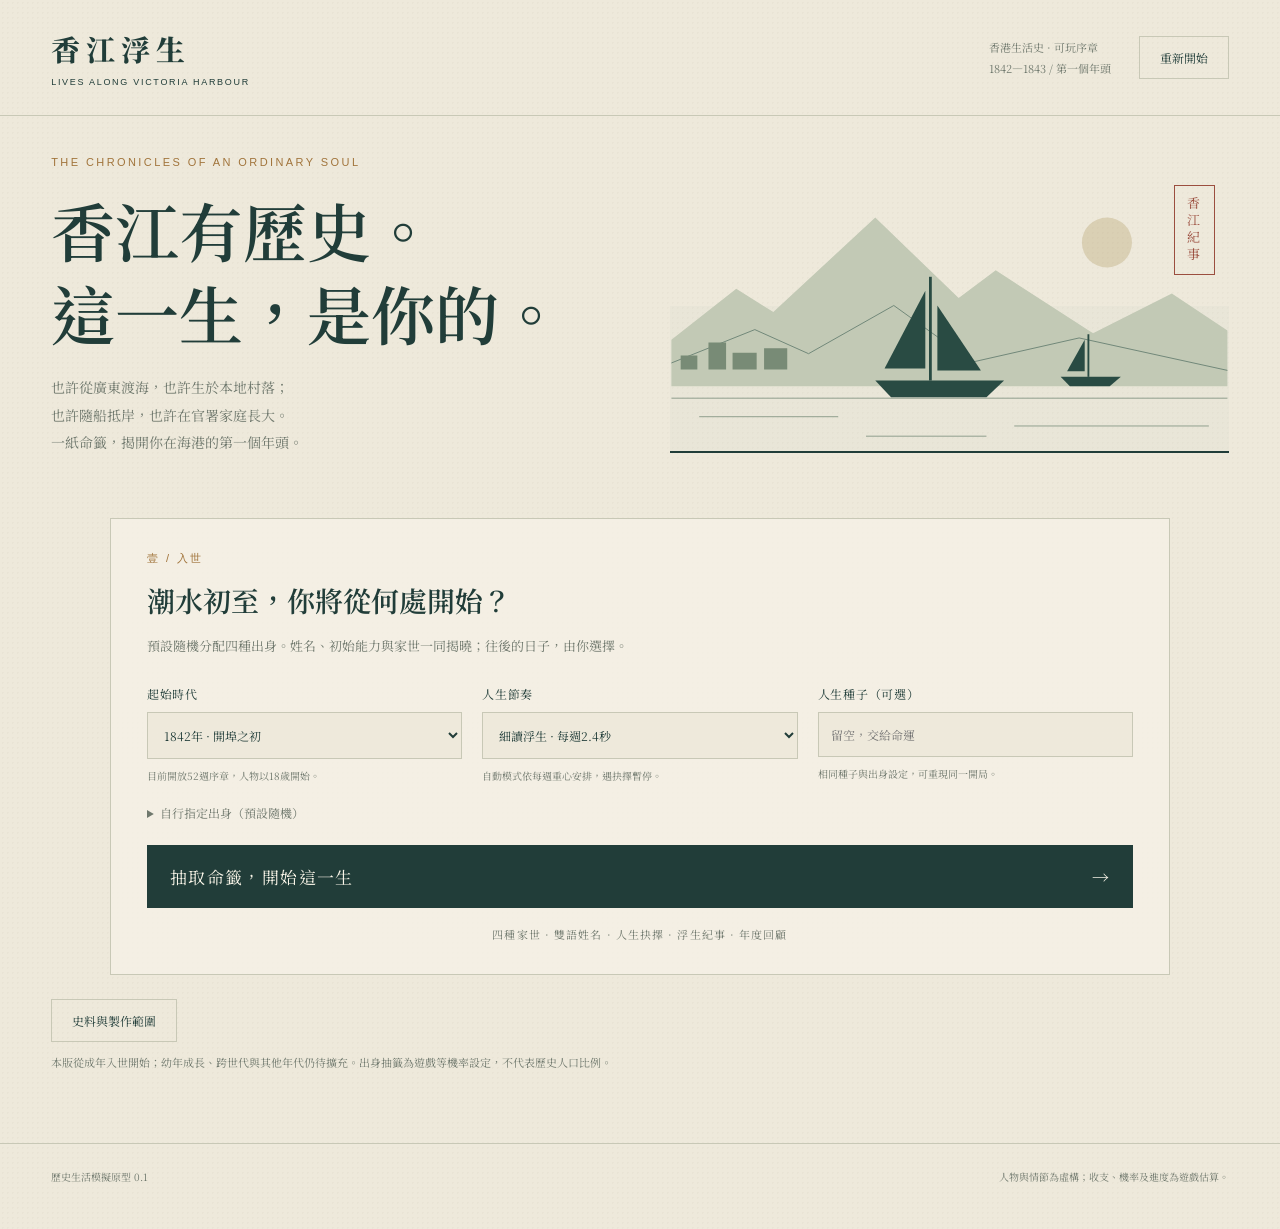
==== harbour-lives/index.html @ 75ef0c8f "Publish Harbour Lives game in a separate GitHub Pages directory" ====
<!doctype html><html lang="zh-Hant"><head><meta charset="utf-8"><meta name="viewport" content="width=device-width,initial-scale=1"><title>香江浮生 · Lives Along Victoria Harbour</title><link rel="stylesheet" href="style.css"></head><body><header><a href="#" class="brand">香江浮生<span>LIVES ALONG VICTORIA HARBOUR</span></a><div class="edition">香港生活史 · 可玩序章<br>1842—1843 / 第一個年頭</div><button id="newGame" class="quiet">重新開始</button></header><main id="app"></main><dialog id="modal"><div id="modalBody"></div><button id="closeModal">返回街頭</button></dialog><footer>歷史生活模擬原型 0.1 <span>人物與情節為虛構；收支、機率及進度為遊戲估算。</span></footer><script src="game.js"></script><script src="onboarding.js"></script></body></html>
---- harbour-lives/style.css ----
@import url('https://fonts.googleapis.com/css2?family=Noto+Serif+TC:wght@400;600;800&display=swap');
.setup{border:1px solid #c8c8b6;background:#f8f4e9aa;padding:32px 36px;max-width:1060px;margin:0 auto}.setup-title h2{margin:14px 0 10px;font-size:28px}.setup-title p{font-size:13px;color:#6f786d;margin-bottom:26px}.setup-fields{display:grid;grid-template-columns:1fr 1fr 1fr;gap:20px}label{display:block;font-size:12px;letter-spacing:.06em}select,input{display:block;width:100%;font:inherit;color:#213d39;background:#eee9db;border:1px solid #c8c8b6;border-radius:0;padding:13px 12px;margin-top:10px;min-width:0}label small{display:block;font-size:10px;line-height:1.7;letter-spacing:0;color:#6f786d;margin-top:8px}.origin-settings{margin:20px 0;font-size:12px;color:#6f786d}.origin-settings summary{cursor:pointer}.origin-settings select{max-width:350px}.birth-button{width:100%;text-align:left;padding:18px 22px;font-size:17px;margin-top:4px;letter-spacing:.08em}.birth-button span{float:right}.setup-caption{text-align:center;font-size:11px;letter-spacing:.1em;color:#6f786d;margin-top:18px}.opening-hero{margin-bottom:35px}.life-controls{border-top:1px solid #c8c8b6;padding:16px 0 20px;display:grid;grid-template-columns:1fr auto;gap:12px 28px;margin-bottom:10px}.focus-field{max-width:420px}.focus-field select{margin-top:7px}.time-controls{display:flex;align-items:end;gap:10px}.time-controls select{width:auto}.time-controls button{white-space:nowrap;height:46px}.seed-line{grid-column:1/-1;color:#6f786d;font:10px Arial;line-height:1.7;overflow-wrap:anywhere}.sr-only{position:absolute;width:1px;height:1px;padding:0;margin:-1px;overflow:hidden;clip:rect(0,0,0,0);white-space:nowrap;border:0}button:focus-visible,input:focus-visible,select:focus-visible,summary:focus-visible{outline:2px solid #a1743b;outline-offset:4px}@media(max-width:800px){.setup{padding:24px}.setup-fields{grid-template-columns:1fr}.setup-title h2{font-size:23px}.life-controls{grid-template-columns:1fr}.time-controls{justify-content:space-between}.time-controls select{flex:1}.setup-caption{line-height:2}.opening-hero h1{font-size:40px}}
:root{--ink:#213d39;--paper:#eee9db;--muted:#6f786d;--line:#c8c8b6;--gold:#a1743b;--red:#9b4e3f}*{box-sizing:border-box}body{margin:0;background:var(--paper);color:var(--ink);font-family:Georgia,'Noto Serif TC',serif;background-image:radial-gradient(#8e8a6a0d 1px,transparent 1px);background-size:5px 5px}header{max-width:1400px;margin:auto;padding:28px 4%;display:flex;align-items:center;border-bottom:1px solid var(--line);gap:28px}.brand{font-size:29px;font-weight:800;letter-spacing:.2em;color:inherit;text-decoration:none}.brand span{display:block;font:9px Arial;letter-spacing:.19em;margin-top:8px}.edition{font-size:11px;line-height:1.9;color:var(--muted);margin-left:auto}button{font:inherit;cursor:pointer;border:1px solid var(--ink);background:var(--ink);color:#faf6e9;padding:12px 20px;transition:.2s}button:hover{filter:brightness(1.15);transform:translateY(-1px)}button:disabled{opacity:.4;cursor:not-allowed;transform:none}.quiet{background:transparent;color:var(--ink);border-color:var(--line);font-size:12px}main{max-width:1400px;margin:auto;padding:40px 4%}.eyebrow{font:11px Arial;letter-spacing:.22em;color:var(--gold);text-transform:uppercase}h1{font-size:clamp(40px,5vw,72px);font-weight:600;line-height:1.3;margin:20px 0}h2{font-size:25px;font-weight:600;margin:10px 0 20px}h3{font-weight:600}p{line-height:1.95}.hero{display:grid;grid-template-columns:1fr 1fr;gap:60px;align-items:center;margin-bottom:48px}.hero p{max-width:510px;color:var(--muted);font-size:14px}.harbour{position:relative;height:280px;overflow:hidden;border-bottom:2px solid var(--ink);background:linear-gradient(transparent 48%,#cad2c524 48%)}.harbour svg{width:100%;height:100%}.stamp{position:absolute;right:14px;top:12px;border:1px solid var(--red);color:var(--red);padding:10px;writing-mode:vertical-rl;letter-spacing:.3em;font-size:13px}.sectionbar{display:flex;justify-content:space-between;align-items:center;border-top:1px solid var(--ink);padding:18px 0;font-size:12px;letter-spacing:.1em}.origins{display:grid;grid-template-columns:repeat(4,1fr);gap:16px}.origin{padding:24px;border:1px solid var(--line);background:#f7f3e655;cursor:pointer;text-align:left;color:var(--ink);min-height:265px}.origin:hover{border-color:var(--gold);background:#f9f5e8}.number{font:12px Arial;color:var(--gold)}.origin h3{font-size:20px;margin:32px 0 10px}.origin p{font-size:12px;color:var(--muted);min-height:70px}.origin small{font-size:11px}.intro-bottom{display:flex;gap:12px;margin-top:24px}.game-head{display:flex;justify-content:space-between;align-items:end;gap:20px;margin-bottom:28px}.game-head h1{font-size:38px;margin:10px 0}.game-head p{font-size:12px;margin:0;color:var(--muted)}.date{text-align:right;font-size:27px}.date small{font-size:11px;color:var(--muted);display:block;margin-top:7px}.layout{display:grid;grid-template-columns:245px 1fr 280px;gap:28px}.panel{border-top:2px solid var(--ink);padding-top:18px}.panel-label{font-size:11px;letter-spacing:.15em;color:var(--muted);margin-bottom:20px}.stat{margin:17px 0;font-size:12px}.stat div{display:flex;justify-content:space-between;margin-bottom:9px}progress{width:100%;height:4px;border:0;display:block;accent-color:var(--ink)}progress::-webkit-progress-bar{background:#d7d7c8}progress::-webkit-progress-value{background:var(--ink)}.money{font-size:35px;margin:7px 0}.subtle{font-size:11px;color:var(--muted);line-height:1.8}.tabs{display:flex;border-bottom:1px solid var(--line);margin-bottom:24px;gap:24px}.tabs button{background:none;color:var(--muted);padding:10px 0;border:0;border-bottom:2px solid transparent;font-size:13px}.tabs button.active{color:var(--ink);border-bottom-color:var(--ink)}.scene{padding:20px 24px;background:#d8ddcd66;border-left:3px solid var(--gold);margin-bottom:24px}.scene h3{margin:0 0 10px;font-size:20px}.scene p{font-size:13px;margin:0}.actions{display:grid;grid-template-columns:1fr 1fr;gap:12px}.action{color:var(--ink);border-color:var(--line);background:#f6f1e655;text-align:left;padding:17px}.action strong{display:block;font-size:15px;font-weight:600;margin-bottom:7px}.action small{font-size:11px;color:var(--muted);line-height:1.7;display:block}.turn{display:flex;align-items:center;justify-content:space-between;margin-top:24px;border-top:1px solid var(--line);padding-top:18px}.turn span{font-size:11px;color:var(--muted)}.log{border-bottom:1px solid var(--line);padding:13px 0;font-size:12px;line-height:1.8}.log small{display:block;color:var(--gold);font-size:10px}.ledger{display:flex;justify-content:space-between;border-bottom:1px solid var(--line);padding:13px 0;font-size:13px}.job{padding:20px;border:1px solid var(--line);margin:12px 0}.job p{font-size:12px}.badge{font-size:10px;background:#d4dacb;padding:4px 8px}.notice{font-size:12px;color:var(--red);line-height:1.8}dialog{max-width:600px;width:90%;background:var(--paper);color:var(--ink);border:1px solid var(--gold);padding:32px;max-height:85vh}dialog::backdrop{background:#172d2bd9}dialog p,dialog li{font-size:13px;line-height:1.9}dialog a{color:var(--gold)}.choices{display:grid;gap:12px;margin:24px 0}.choices button{text-align:left}footer{max-width:1400px;margin:20px auto;padding:25px 4%;font-size:10px;color:var(--muted);border-top:1px solid var(--line);display:flex;justify-content:space-between;gap:20px}@media(max-width:1050px){.layout{grid-template-columns:200px 1fr}.journal{grid-column:1/-1}.origins{grid-template-columns:1fr 1fr}}@media(max-width:650px){header{padding:20px}.edition{display:none}.brand{font-size:23px}header button{margin-left:auto}main{padding:25px 20px}.hero{grid-template-columns:1fr;gap:10px;margin-bottom:25px}.harbour{height:160px}.origins{gap:10px}.origin{padding:16px;min-height:230px}.origin h3{font-size:16px;margin-top:20px}.layout{grid-template-columns:1fr}.sidebar{display:grid;grid-template-columns:1fr 1fr;gap:0 25px}.sidebar .panel-label,.sidebar .money,.sidebar .subtle,.sidebar button{grid-column:1/-1}.game-head{align-items:start}.game-head h1{font-size:27px}.date{font-size:20px;min-width:100px}.tabs{gap:18px}.action{padding:13px}.turn{gap:10px}footer{display:block;line-height:2}footer span{display:block}}
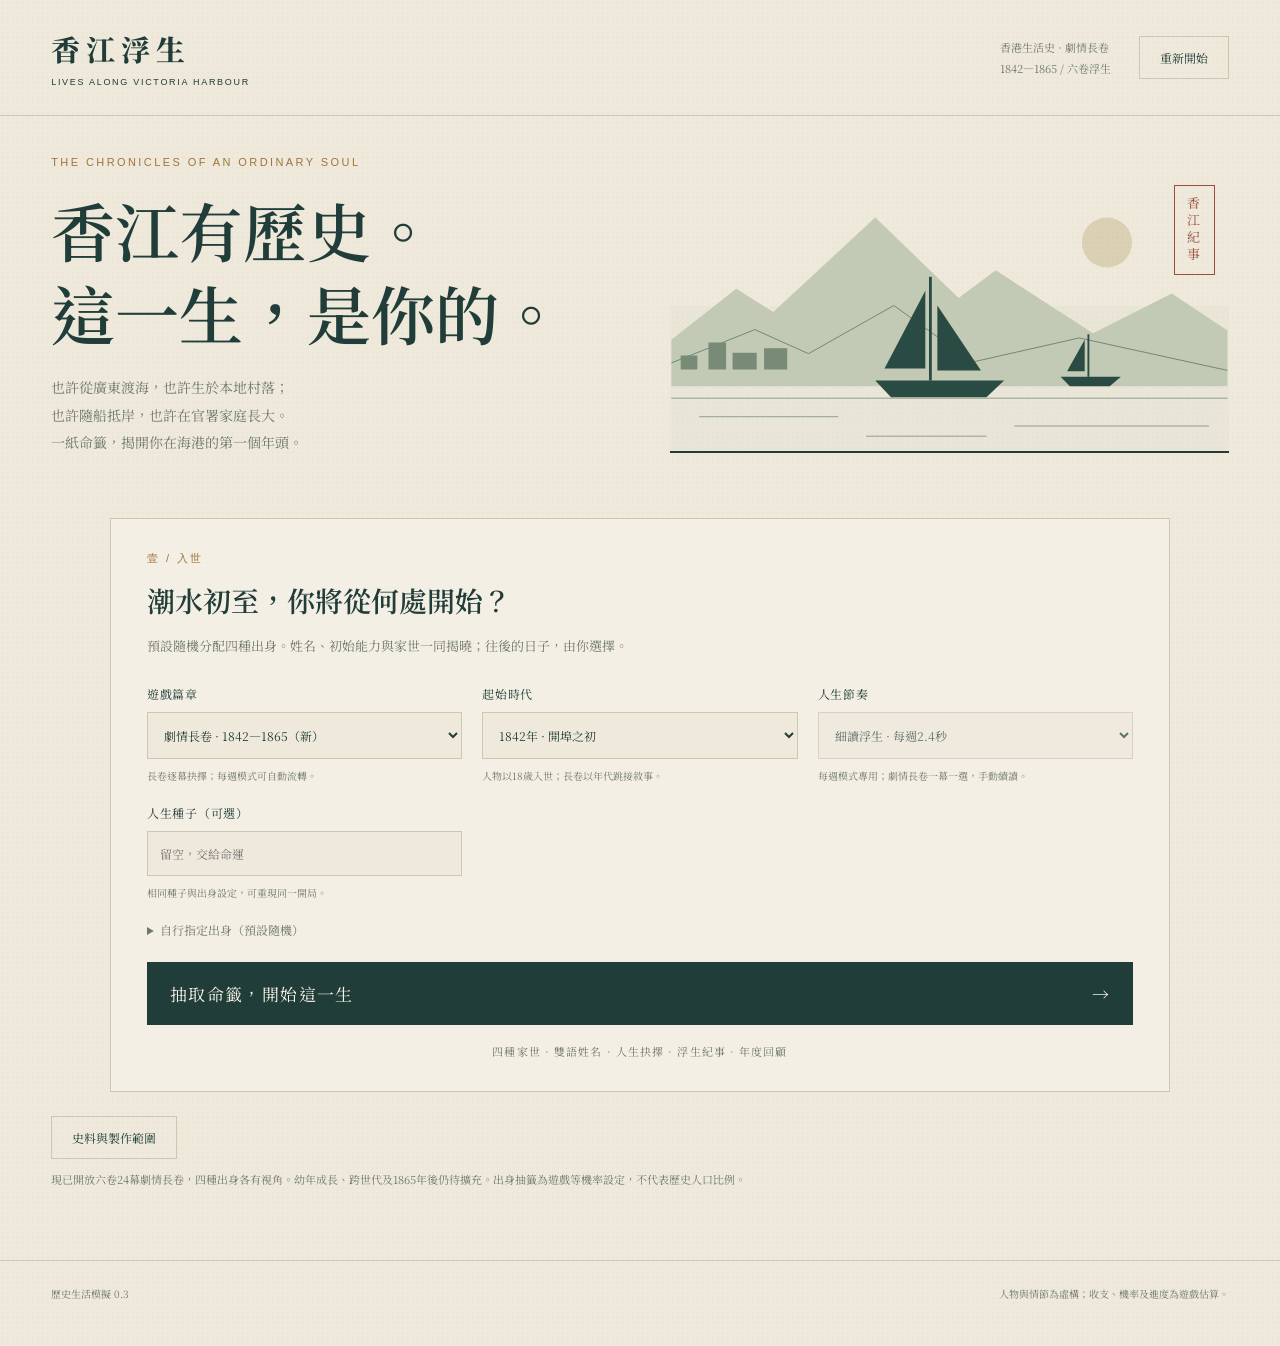
==== commit e6339b49: "Add six-volume 1842–1865 narrative, four origin viewpoints, source notes and full scripts" ====
--- a/harbour-lives/index.html
+++ b/harbour-lives/index.html
@@ -1,2 +1,2 @@
-<!doctype html><html lang="zh-Hant"><head><meta charset="utf-8"><meta name="viewport" content="width=device-width,initial-scale=1"><title>香江浮生 · Lives Along Victoria Harbour</title><link rel="stylesheet" href="style.css"></head><body><header><a href="#" class="brand">香江浮生<span>LIVES ALONG VICTORIA HARBOUR</span></a><div class="edition">香港生活史 · 可玩序章<br>1842—1843 / 第一個年頭</div><button id="newGame" class="quiet">重新開始</button></header><main id="app"></main><dialog id="modal"><div id="modalBody"></div><button id="closeModal">返回街頭</button></dialog><footer>歷史生活模擬原型 0.1 <span>人物與情節為虛構；收支、機率及進度為遊戲估算。</span></footer><script src="game.js"></script><script src="onboarding.js"></script></body></html>
+<!doctype html><html lang="zh-Hant"><head><meta charset="utf-8"><meta name="viewport" content="width=device-width,initial-scale=1"><title>香江浮生 · Lives Along Victoria Harbour</title><link rel="stylesheet" href="style.css"></head><body><header><a href="#" class="brand">香江浮生<span>LIVES ALONG VICTORIA HARBOUR</span></a><div class="edition">香港生活史 · 劇情長卷<br>1842—1865 / 六卷浮生</div><button id="newGame" class="quiet">重新開始</button></header><main id="app"></main><dialog id="modal"><div id="modalBody"></div><button id="closeModal">返回街頭</button></dialog><footer>歷史生活模擬 0.3 <span>人物與情節為虛構；收支、機率及進度為遊戲估算。</span></footer><script src="game.js"></script><script src="story-data.js"></script><script src="chronicle.js"></script><script src="onboarding.js"></script></body></html>
 
--- a/harbour-lives/style.css
+++ b/harbour-lives/style.css
@@ -1,3 +1,4 @@
 @import url('https://fonts.googleapis.com/css2?family=Noto+Serif+TC:wght@400;600;800&display=swap');
+.story-layout{display:grid;grid-template-columns:235px minmax(0,760px);gap:55px;justify-content:center}.story-progress{display:grid;grid-template-columns:repeat(6,1fr);border-top:1px solid #c8c8b6;border-bottom:1px solid #c8c8b6;margin:28px 0 36px}.story-progress span{font-size:12px;padding:14px 8px;color:#838a7b;text-align:center;border-bottom:2px solid transparent}.story-progress small{display:block;font:10px Georgia;margin-top:5px}.story-progress .current{color:#213d39;background:#dadfcf88;border-bottom-color:#a1743b}.story-progress .complete{color:#a1743b}.story-page h2{font-size:36px;margin:18px 0 22px}.story-page>p{font-size:16px;line-height:2.2}.chapter-intro{color:#7d765f;font-size:13px!important;border-bottom:1px solid #c8c8b6;padding-bottom:20px}.origin-voice{border-left:2px solid #a1743b;padding:12px 20px;background:#f7f3e766;margin:24px 0}.origin-voice span{font-size:11px;color:#a1743b;letter-spacing:.1em}.origin-voice p{font-size:14px;line-height:2;margin:10px 0}.story-page blockquote{margin:30px 0;font-size:21px;line-height:1.9;color:#426054}.story-page cite{display:block;text-align:right;font-style:normal;font-size:12px;color:#6f786d}.story-choices{display:grid;gap:12px}.story-choices button{display:flex;align-items:center;gap:18px;text-align:left;background:#f7f3e7;color:#213d39;border:1px solid #c8c8b6;padding:19px}.story-choices button div{flex:1}.story-choices strong{display:block;font-size:16px;font-weight:600}.story-choices small{display:block;font-size:11px;color:#6f786d;margin-top:9px;line-height:1.8}.story-facts{margin-top:32px;padding:18px 0;border-top:1px solid #c8c8b6;font-size:12px;color:#6f786d}.story-facts summary{cursor:pointer}.story-facts p{font-size:12px;line-height:1.9}.story-facts a{color:#80603b}.story-echo{margin:20px 0;border-top:1px dotted #a1743b;padding:14px 0;color:#746344}.story-echo strong{font-size:11px;letter-spacing:.15em}.story-echo p{font-size:13px;line-height:1.9}.story-result{padding:24px;background:#dce3d1;border-left:3px solid #426054;margin:28px 0}.story-result p{font-size:15px;line-height:2}.story-result small{font-size:11px;color:#6f786d}.story-tools{display:grid;gap:9px;margin-top:25px}.story-ending{max-width:760px;margin:20px auto 60px}.story-ending>p{font-size:16px;line-height:2.2}.story-ending h2{font-size:20px}.story-ending h1{margin-bottom:30px}@media(min-width:1000px){.setup-fields{grid-template-columns:1fr 1fr}.setup{max-width:1060px}}@media(max-width:750px){.story-layout{grid-template-columns:1fr;gap:28px}.story-layout>aside{display:grid;grid-template-columns:1fr 1fr;gap:0 20px}.story-layout>aside>.panel-label,.story-layout>aside>.subtle,.story-layout>aside>.money,.story-tools{grid-column:1/-1}.story-tools{display:flex;flex-wrap:wrap;margin:10px 0}.story-tools button{padding:9px 12px}.story-progress{grid-template-columns:repeat(3,1fr)}.story-page h2{font-size:29px}.story-page>p{font-size:15px}.story-page blockquote{font-size:19px}.story-choices button{padding:15px;gap:12px}}
 .setup{border:1px solid #c8c8b6;background:#f8f4e9aa;padding:32px 36px;max-width:1060px;margin:0 auto}.setup-title h2{margin:14px 0 10px;font-size:28px}.setup-title p{font-size:13px;color:#6f786d;margin-bottom:26px}.setup-fields{display:grid;grid-template-columns:1fr 1fr 1fr;gap:20px}label{display:block;font-size:12px;letter-spacing:.06em}select,input{display:block;width:100%;font:inherit;color:#213d39;background:#eee9db;border:1px solid #c8c8b6;border-radius:0;padding:13px 12px;margin-top:10px;min-width:0}label small{display:block;font-size:10px;line-height:1.7;letter-spacing:0;color:#6f786d;margin-top:8px}.origin-settings{margin:20px 0;font-size:12px;color:#6f786d}.origin-settings summary{cursor:pointer}.origin-settings select{max-width:350px}.birth-button{width:100%;text-align:left;padding:18px 22px;font-size:17px;margin-top:4px;letter-spacing:.08em}.birth-button span{float:right}.setup-caption{text-align:center;font-size:11px;letter-spacing:.1em;color:#6f786d;margin-top:18px}.opening-hero{margin-bottom:35px}.life-controls{border-top:1px solid #c8c8b6;padding:16px 0 20px;display:grid;grid-template-columns:1fr auto;gap:12px 28px;margin-bottom:10px}.focus-field{max-width:420px}.focus-field select{margin-top:7px}.time-controls{display:flex;align-items:end;gap:10px}.time-controls select{width:auto}.time-controls button{white-space:nowrap;height:46px}.seed-line{grid-column:1/-1;color:#6f786d;font:10px Arial;line-height:1.7;overflow-wrap:anywhere}.sr-only{position:absolute;width:1px;height:1px;padding:0;margin:-1px;overflow:hidden;clip:rect(0,0,0,0);white-space:nowrap;border:0}button:focus-visible,input:focus-visible,select:focus-visible,summary:focus-visible{outline:2px solid #a1743b;outline-offset:4px}@media(max-width:800px){.setup{padding:24px}.setup-fields{grid-template-columns:1fr}.setup-title h2{font-size:23px}.life-controls{grid-template-columns:1fr}.time-controls{justify-content:space-between}.time-controls select{flex:1}.setup-caption{line-height:2}.opening-hero h1{font-size:40px}}
 :root{--ink:#213d39;--paper:#eee9db;--muted:#6f786d;--line:#c8c8b6;--gold:#a1743b;--red:#9b4e3f}*{box-sizing:border-box}body{margin:0;background:var(--paper);color:var(--ink);font-family:Georgia,'Noto Serif TC',serif;background-image:radial-gradient(#8e8a6a0d 1px,transparent 1px);background-size:5px 5px}header{max-width:1400px;margin:auto;padding:28px 4%;display:flex;align-items:center;border-bottom:1px solid var(--line);gap:28px}.brand{font-size:29px;font-weight:800;letter-spacing:.2em;color:inherit;text-decoration:none}.brand span{display:block;font:9px Arial;letter-spacing:.19em;margin-top:8px}.edition{font-size:11px;line-height:1.9;color:var(--muted);margin-left:auto}button{font:inherit;cursor:pointer;border:1px solid var(--ink);background:var(--ink);color:#faf6e9;padding:12px 20px;transition:.2s}button:hover{filter:brightness(1.15);transform:translateY(-1px)}button:disabled{opacity:.4;cursor:not-allowed;transform:none}.quiet{background:transparent;color:var(--ink);border-color:var(--line);font-size:12px}main{max-width:1400px;margin:auto;padding:40px 4%}.eyebrow{font:11px Arial;letter-spacing:.22em;color:var(--gold);text-transform:uppercase}h1{font-size:clamp(40px,5vw,72px);font-weight:600;line-height:1.3;margin:20px 0}h2{font-size:25px;font-weight:600;margin:10px 0 20px}h3{font-weight:600}p{line-height:1.95}.hero{display:grid;grid-template-columns:1fr 1fr;gap:60px;align-items:center;margin-bottom:48px}.hero p{max-width:510px;color:var(--muted);font-size:14px}.harbour{position:relative;height:280px;overflow:hidden;border-bottom:2px solid var(--ink);background:linear-gradient(transparent 48%,#cad2c524 48%)}.harbour svg{width:100%;height:100%}.stamp{position:absolute;right:14px;top:12px;border:1px solid var(--red);color:var(--red);padding:10px;writing-mode:vertical-rl;letter-spacing:.3em;font-size:13px}.sectionbar{display:flex;justify-content:space-between;align-items:center;border-top:1px solid var(--ink);padding:18px 0;font-size:12px;letter-spacing:.1em}.origins{display:grid;grid-template-columns:repeat(4,1fr);gap:16px}.origin{padding:24px;border:1px solid var(--line);background:#f7f3e655;cursor:pointer;text-align:left;color:var(--ink);min-height:265px}.origin:hover{border-color:var(--gold);background:#f9f5e8}.number{font:12px Arial;color:var(--gold)}.origin h3{font-size:20px;margin:32px 0 10px}.origin p{font-size:12px;color:var(--muted);min-height:70px}.origin small{font-size:11px}.intro-bottom{display:flex;gap:12px;margin-top:24px}.game-head{display:flex;justify-content:space-between;align-items:end;gap:20px;margin-bottom:28px}.game-head h1{font-size:38px;margin:10px 0}.game-head p{font-size:12px;margin:0;color:var(--muted)}.date{text-align:right;font-size:27px}.date small{font-size:11px;color:var(--muted);display:block;margin-top:7px}.layout{display:grid;grid-template-columns:245px 1fr 280px;gap:28px}.panel{border-top:2px solid var(--ink);padding-top:18px}.panel-label{font-size:11px;letter-spacing:.15em;color:var(--muted);margin-bottom:20px}.stat{margin:17px 0;font-size:12px}.stat div{display:flex;justify-content:space-between;margin-bottom:9px}progress{width:100%;height:4px;border:0;display:block;accent-color:var(--ink)}progress::-webkit-progress-bar{background:#d7d7c8}progress::-webkit-progress-value{background:var(--ink)}.money{font-size:35px;margin:7px 0}.subtle{font-size:11px;color:var(--muted);line-height:1.8}.tabs{display:flex;border-bottom:1px solid var(--line);margin-bottom:24px;gap:24px}.tabs button{background:none;color:var(--muted);padding:10px 0;border:0;border-bottom:2px solid transparent;font-size:13px}.tabs button.active{color:var(--ink);border-bottom-color:var(--ink)}.scene{padding:20px 24px;background:#d8ddcd66;border-left:3px solid var(--gold);margin-bottom:24px}.scene h3{margin:0 0 10px;font-size:20px}.scene p{font-size:13px;margin:0}.actions{display:grid;grid-template-columns:1fr 1fr;gap:12px}.action{color:var(--ink);border-color:var(--line);background:#f6f1e655;text-align:left;padding:17px}.action strong{display:block;font-size:15px;font-weight:600;margin-bottom:7px}.action small{font-size:11px;color:var(--muted);line-height:1.7;display:block}.turn{display:flex;align-items:center;justify-content:space-between;margin-top:24px;border-top:1px solid var(--line);padding-top:18px}.turn span{font-size:11px;color:var(--muted)}.log{border-bottom:1px solid var(--line);padding:13px 0;font-size:12px;line-height:1.8}.log small{display:block;color:var(--gold);font-size:10px}.ledger{display:flex;justify-content:space-between;border-bottom:1px solid var(--line);padding:13px 0;font-size:13px}.job{padding:20px;border:1px solid var(--line);margin:12px 0}.job p{font-size:12px}.badge{font-size:10px;background:#d4dacb;padding:4px 8px}.notice{font-size:12px;color:var(--red);line-height:1.8}dialog{max-width:600px;width:90%;background:var(--paper);color:var(--ink);border:1px solid var(--gold);padding:32px;max-height:85vh}dialog::backdrop{background:#172d2bd9}dialog p,dialog li{font-size:13px;line-height:1.9}dialog a{color:var(--gold)}.choices{display:grid;gap:12px;margin:24px 0}.choices button{text-align:left}footer{max-width:1400px;margin:20px auto;padding:25px 4%;font-size:10px;color:var(--muted);border-top:1px solid var(--line);display:flex;justify-content:space-between;gap:20px}@media(max-width:1050px){.layout{grid-template-columns:200px 1fr}.journal{grid-column:1/-1}.origins{grid-template-columns:1fr 1fr}}@media(max-width:650px){header{padding:20px}.edition{display:none}.brand{font-size:23px}header button{margin-left:auto}main{padding:25px 20px}.hero{grid-template-columns:1fr;gap:10px;margin-bottom:25px}.harbour{height:160px}.origins{gap:10px}.origin{padding:16px;min-height:230px}.origin h3{font-size:16px;margin-top:20px}.layout{grid-template-columns:1fr}.sidebar{display:grid;grid-template-columns:1fr 1fr;gap:0 25px}.sidebar .panel-label,.sidebar .money,.sidebar .subtle,.sidebar button{grid-column:1/-1}.game-head{align-items:start}.game-head h1{font-size:27px}.date{font-size:20px;min-width:100px}.tabs{gap:18px}.action{padding:13px}.turn{gap:10px}footer{display:block;line-height:2}footer span{display:block}}
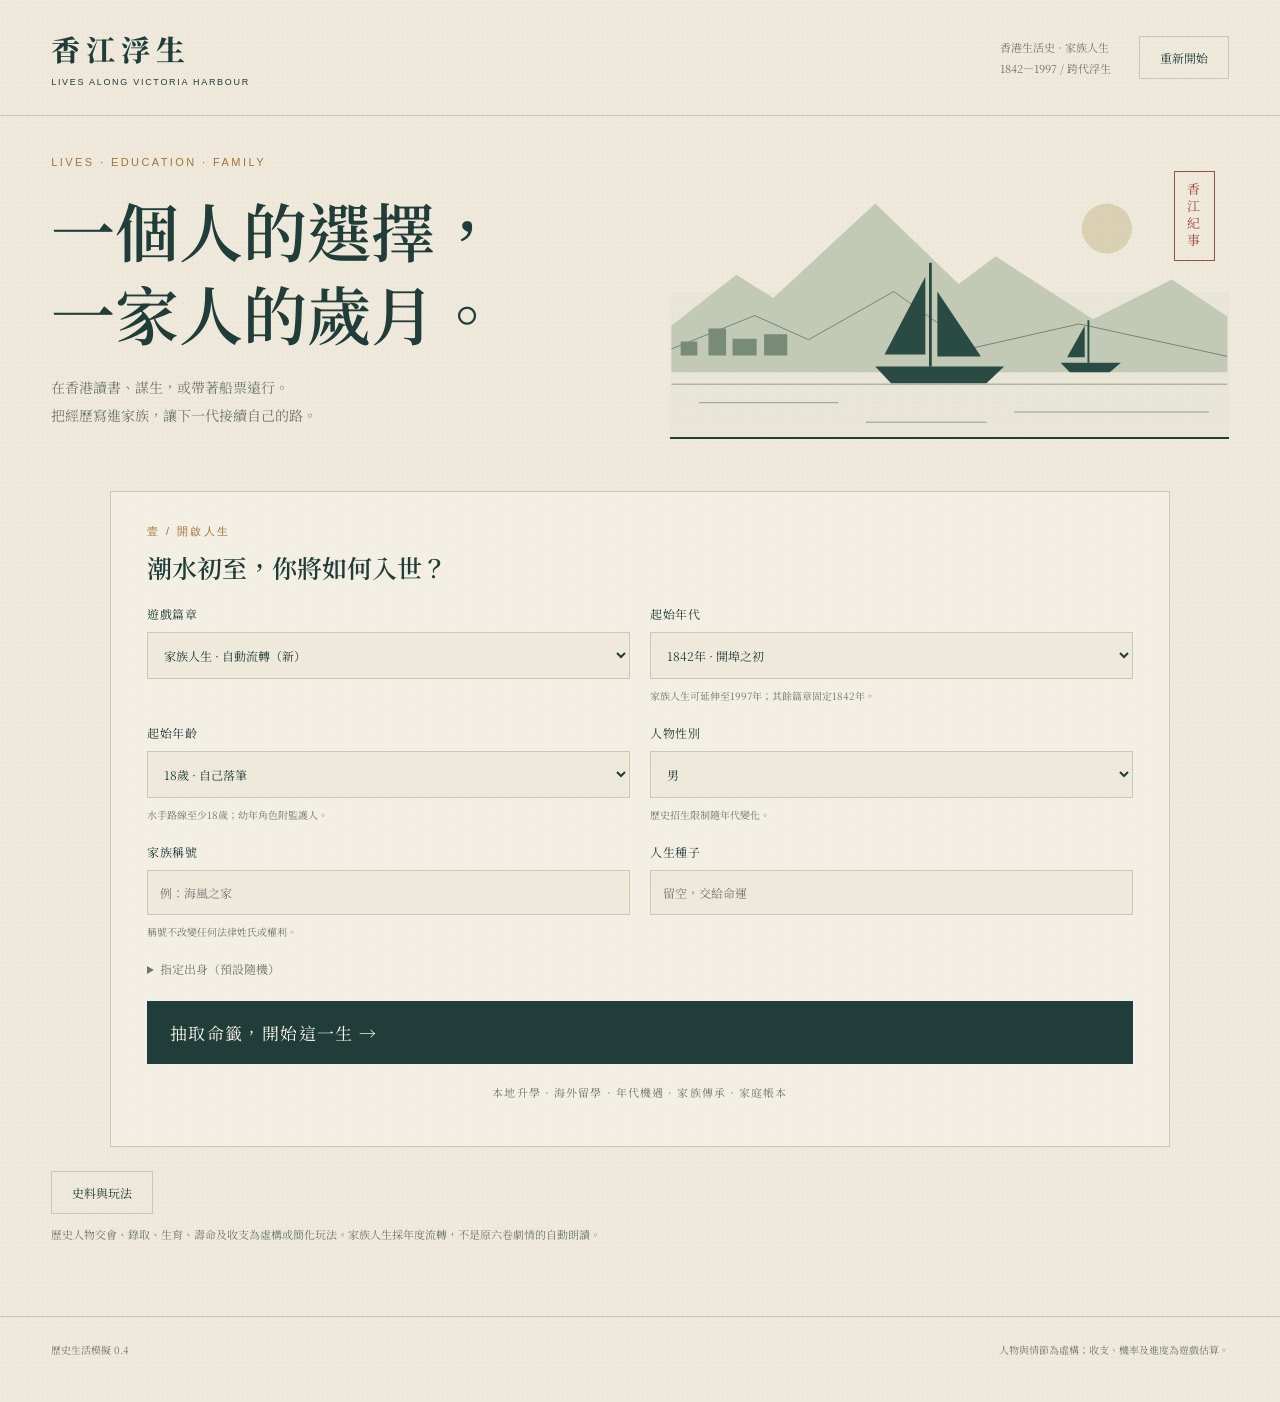
==== commit 6a7a41d2: "Add family succession, local and overseas education, historical opportunities and automatic yearly l" ====
--- a/harbour-lives/index.html
+++ b/harbour-lives/index.html
@@ -1,2 +1,2 @@
-<!doctype html><html lang="zh-Hant"><head><meta charset="utf-8"><meta name="viewport" content="width=device-width,initial-scale=1"><title>香江浮生 · Lives Along Victoria Harbour</title><link rel="stylesheet" href="style.css"></head><body><header><a href="#" class="brand">香江浮生<span>LIVES ALONG VICTORIA HARBOUR</span></a><div class="edition">香港生活史 · 劇情長卷<br>1842—1865 / 六卷浮生</div><button id="newGame" class="quiet">重新開始</button></header><main id="app"></main><dialog id="modal"><div id="modalBody"></div><button id="closeModal">返回街頭</button></dialog><footer>歷史生活模擬 0.3 <span>人物與情節為虛構；收支、機率及進度為遊戲估算。</span></footer><script src="game.js"></script><script src="story-data.js"></script><script src="chronicle.js"></script><script src="onboarding.js"></script></body></html>
+<!doctype html><html lang="zh-Hant"><head><meta charset="utf-8"><meta name="viewport" content="width=device-width,initial-scale=1"><title>香江浮生 · Lives Along Victoria Harbour</title><link rel="stylesheet" href="style.css?v=0.4"><link rel="stylesheet" href="life-style.css?v=0.4"></head><body><header><a href="#" class="brand">香江浮生<span>LIVES ALONG VICTORIA HARBOUR</span></a><div class="edition">香港生活史 · 家族人生<br>1842—1997 / 跨代浮生</div><button id="newGame" class="quiet">重新開始</button></header><main id="app"></main><dialog id="modal"><div id="modalBody"></div><button id="closeModal">返回街頭</button></dialog><footer>歷史生活模擬 0.4 <span>人物與情節為虛構；收支、機率及進度為遊戲估算。</span></footer><script src="game.js"></script><script src="story-data.js"></script><script src="chronicle.js"></script><script src="onboarding.js"></script><script src="life-data.js?v=0.4"></script><script src="life-engine.js?v=0.4"></script></body></html>
 
--- a/harbour-lives/life-style.css
+++ b/harbour-lives/life-style.css
@@ -0,0 +1 @@
+.dynasty-layout{display:grid;grid-template-columns:205px minmax(0,1fr) 265px;gap:28px}.english-name{display:block;font-size:15px;font-weight:400;letter-spacing:0;margin-top:10px}.dynasty-layout .money{font-size:38px}.household-ledger{position:sticky;top:20px;align-self:start;background:#e7e5d5;padding:20px 18px;border:1px solid #c8c8b6;border-top:3px solid #a1743b}.household-ledger .ledger{font-size:12px;padding:14px 0}.family-grid{display:grid;grid-template-columns:repeat(2,minmax(0,1fr));gap:12px;margin:18px 0 30px}.family-member{border:1px solid #c8c8b6;padding:18px;background:#f8f4e755;overflow-wrap:anywhere}.family-member.active{border-color:#6e8b73;background:#dbe1d055}.family-member h3{font-size:17px;margin:16px 0 8px}.family-member button{font-size:11px;padding:8px 11px;margin:5px 6px 0 0}.d-main .scene h2{font-size:27px;margin:12px 0}.d-main .scene p{font-size:13px}.d-journal .log{padding:16px 0}.d-character .stat{margin:22px 0}.d-character progress{height:4px}.choices button small{display:block;font-size:11px;margin-top:8px;line-height:1.8;opacity:.8}.household-ledger .story-tools button{width:100%;text-align:left}select:disabled,input:disabled{opacity:.5}.life-controls .time-controls{flex-wrap:wrap}.seed-line{margin:0}.setup .setup-fields{grid-template-columns:repeat(2,minmax(0,1fr))}@media(max-width:1100px){.dynasty-layout{grid-template-columns:175px minmax(0,1fr) 225px;gap:18px}.household-ledger{padding:16px 13px}}@media(max-width:850px){.dynasty-layout{grid-template-columns:minmax(0,1fr) 240px}.d-character{grid-column:1/-1;display:grid;grid-template-columns:repeat(5,1fr);gap:0 18px}.d-character>.panel-label,.d-character>.subtle,.d-character>.story-tools{grid-column:1/-1}.d-character .story-tools{display:flex;flex-wrap:wrap;margin:5px 0 15px}.d-character .stat{margin:10px 0}.d-character .stat div{gap:5px}.family-grid{grid-template-columns:1fr}.life-controls{grid-template-columns:1fr}.time-controls{justify-content:flex-start}}@media(max-width:620px){.dynasty-layout{display:flex;flex-direction:column}.d-character{display:grid;grid-template-columns:repeat(3,1fr);order:0}.d-main{order:2}.household-ledger{position:static;order:1;width:100%;margin:8px 0 20px}.household-ledger .ledger{display:inline-flex;width:48%;gap:12px;justify-content:space-between;padding-right:15px}.household-ledger .story-tools{display:grid;grid-template-columns:1fr 1fr}.household-ledger .story-tools button{font-size:12px;text-align:center;padding:10px}.family-grid{grid-template-columns:1fr 1fr}.setup .setup-fields{grid-template-columns:1fr}.game-head h1{font-size:27px}.english-name{font-size:13px}.time-controls select{min-width:170px}.life-controls .time-controls button{padding:10px 12px}.d-main .scene{padding:18px}.family-member{padding:13px}.family-member h3{font-size:15px}}@media(max-width:380px){.family-grid{grid-template-columns:1fr}}
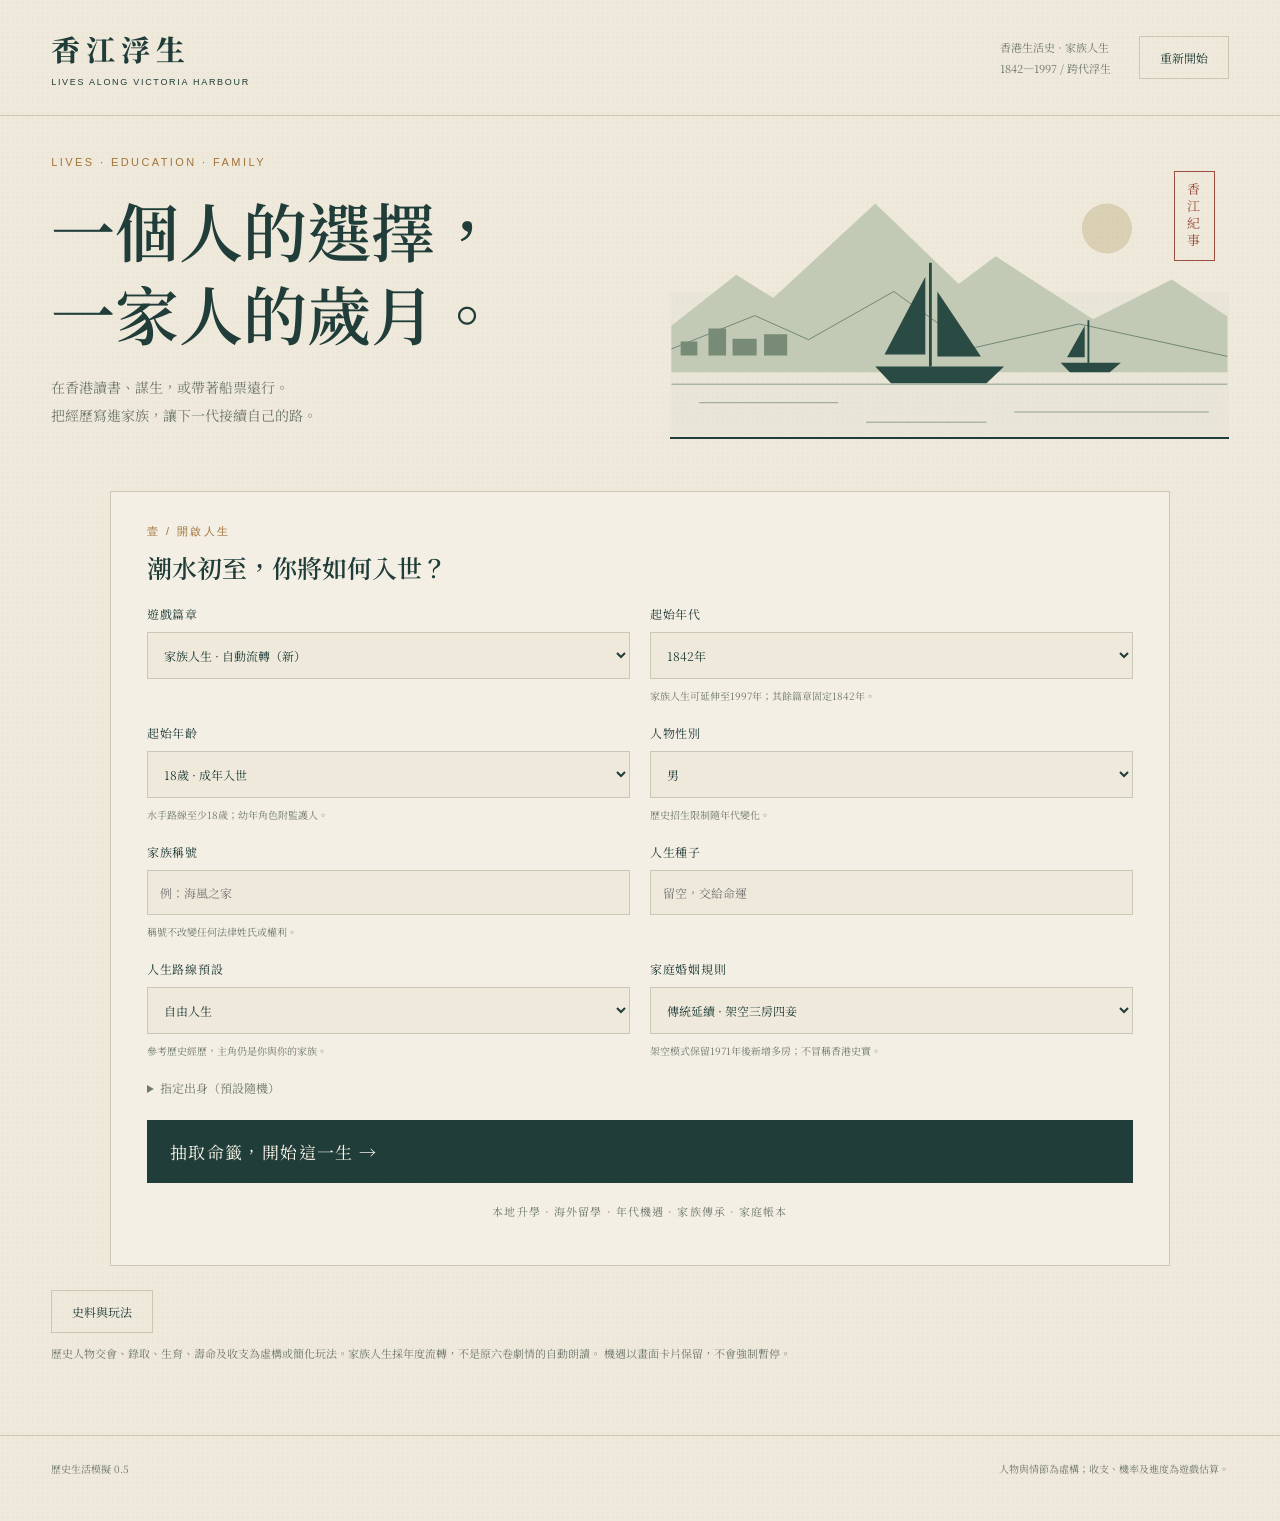
==== commit fb8eaf28: "Keep time flowing through decisions; add Hotung and Tang routes, CEM recall and explicit historical " ====
--- a/harbour-lives/index.html
+++ b/harbour-lives/index.html
@@ -1,2 +1,2 @@
-<!doctype html><html lang="zh-Hant"><head><meta charset="utf-8"><meta name="viewport" content="width=device-width,initial-scale=1"><title>香江浮生 · Lives Along Victoria Harbour</title><link rel="stylesheet" href="style.css?v=0.4"><link rel="stylesheet" href="life-style.css?v=0.4"></head><body><header><a href="#" class="brand">香江浮生<span>LIVES ALONG VICTORIA HARBOUR</span></a><div class="edition">香港生活史 · 家族人生<br>1842—1997 / 跨代浮生</div><button id="newGame" class="quiet">重新開始</button></header><main id="app"></main><dialog id="modal"><div id="modalBody"></div><button id="closeModal">返回街頭</button></dialog><footer>歷史生活模擬 0.4 <span>人物與情節為虛構；收支、機率及進度為遊戲估算。</span></footer><script src="game.js"></script><script src="story-data.js"></script><script src="chronicle.js"></script><script src="onboarding.js"></script><script src="life-data.js?v=0.4"></script><script src="life-engine.js?v=0.4"></script></body></html>
+<!doctype html><html lang="zh-Hant"><head><meta charset="utf-8"><meta name="viewport" content="width=device-width,initial-scale=1"><title>香江浮生 · Lives Along Victoria Harbour</title><link rel="stylesheet" href="style.css?v=0.5"><link rel="stylesheet" href="life-style.css?v=0.5"></head><body><header><a href="#" class="brand">香江浮生<span>LIVES ALONG VICTORIA HARBOUR</span></a><div class="edition">香港生活史 · 家族人生<br>1842—1997 / 跨代浮生</div><button id="newGame" class="quiet">重新開始</button></header><main id="app"></main><dialog id="modal"><div id="modalBody"></div><button id="closeModal">返回街頭</button></dialog><footer>歷史生活模擬 0.5 <span>人物與情節為虛構；收支、機率及進度為遊戲估算。</span></footer><script src="game.js"></script><script src="story-data.js"></script><script src="chronicle.js"></script><script src="onboarding.js"></script><script src="life-data.js?v=0.5"></script><script src="life-engine.js?v=0.5"></script><script src="route-data.js?v=0.5"></script><script src="life-expansion.js?v=0.5"></script></body></html>
 
--- a/harbour-lives/life-style.css
+++ b/harbour-lives/life-style.css
@@ -1 +1,2 @@
 .dynasty-layout{display:grid;grid-template-columns:205px minmax(0,1fr) 265px;gap:28px}.english-name{display:block;font-size:15px;font-weight:400;letter-spacing:0;margin-top:10px}.dynasty-layout .money{font-size:38px}.household-ledger{position:sticky;top:20px;align-self:start;background:#e7e5d5;padding:20px 18px;border:1px solid #c8c8b6;border-top:3px solid #a1743b}.household-ledger .ledger{font-size:12px;padding:14px 0}.family-grid{display:grid;grid-template-columns:repeat(2,minmax(0,1fr));gap:12px;margin:18px 0 30px}.family-member{border:1px solid #c8c8b6;padding:18px;background:#f8f4e755;overflow-wrap:anywhere}.family-member.active{border-color:#6e8b73;background:#dbe1d055}.family-member h3{font-size:17px;margin:16px 0 8px}.family-member button{font-size:11px;padding:8px 11px;margin:5px 6px 0 0}.d-main .scene h2{font-size:27px;margin:12px 0}.d-main .scene p{font-size:13px}.d-journal .log{padding:16px 0}.d-character .stat{margin:22px 0}.d-character progress{height:4px}.choices button small{display:block;font-size:11px;margin-top:8px;line-height:1.8;opacity:.8}.household-ledger .story-tools button{width:100%;text-align:left}select:disabled,input:disabled{opacity:.5}.life-controls .time-controls{flex-wrap:wrap}.seed-line{margin:0}.setup .setup-fields{grid-template-columns:repeat(2,minmax(0,1fr))}@media(max-width:1100px){.dynasty-layout{grid-template-columns:175px minmax(0,1fr) 225px;gap:18px}.household-ledger{padding:16px 13px}}@media(max-width:850px){.dynasty-layout{grid-template-columns:minmax(0,1fr) 240px}.d-character{grid-column:1/-1;display:grid;grid-template-columns:repeat(5,1fr);gap:0 18px}.d-character>.panel-label,.d-character>.subtle,.d-character>.story-tools{grid-column:1/-1}.d-character .story-tools{display:flex;flex-wrap:wrap;margin:5px 0 15px}.d-character .stat{margin:10px 0}.d-character .stat div{gap:5px}.family-grid{grid-template-columns:1fr}.life-controls{grid-template-columns:1fr}.time-controls{justify-content:flex-start}}@media(max-width:620px){.dynasty-layout{display:flex;flex-direction:column}.d-character{display:grid;grid-template-columns:repeat(3,1fr);order:0}.d-main{order:2}.household-ledger{position:static;order:1;width:100%;margin:8px 0 20px}.household-ledger .ledger{display:inline-flex;width:48%;gap:12px;justify-content:space-between;padding-right:15px}.household-ledger .story-tools{display:grid;grid-template-columns:1fr 1fr}.household-ledger .story-tools button{font-size:12px;text-align:center;padding:10px}.family-grid{grid-template-columns:1fr 1fr}.setup .setup-fields{grid-template-columns:1fr}.game-head h1{font-size:27px}.english-name{font-size:13px}.time-controls select{min-width:170px}.life-controls .time-controls button{padding:10px 12px}.d-main .scene{padding:18px}.family-member{padding:13px}.family-member h3{font-size:15px}}@media(max-width:380px){.family-grid{grid-template-columns:1fr}}
+.flow-settings{display:contents}.opportunity-card{background:#f9f5e7;border:1px solid #b9b9a2;border-top:3px solid #a1743b;padding:22px;margin-bottom:25px}.opportunity-heading{display:flex;justify-content:space-between;align-items:start;gap:16px}.opportunity-heading h2{font-size:25px;line-height:1.5;margin:12px 0}.opportunity-card>p{font-size:13px;line-height:2}.opportunity-choices{display:grid;gap:10px;margin:20px 0}.opportunity-choices button{background:#edf0e1;color:#213d39;border:1px solid #bfc5b2;text-align:left;padding:15px}.opportunity-choices button small{font-size:10px;display:block;line-height:1.8;margin-top:7px;color:#6f786d}.opportunity-footer{display:flex;justify-content:space-between;align-items:center;gap:15px}.opportunity-footer small{font-size:10px;color:#7b796c}.opportunity-footer button{font-size:10px;padding:8px 10px}.opportunity-card details{margin-top:15px;font-size:11px;color:#6f786d}.opportunity-card a{color:#906d3c}.queued-events{display:flex;flex-wrap:wrap;gap:8px;margin:14px 0}.queued-events button{font-size:10px;padding:7px 10px}.route-dashboard{margin:20px 0 30px}.route-dashboard h3{font-size:18px}.route-dashboard p{font-size:12px;line-height:1.9}.family-rooms{margin-top:25px}.family-rooms h3{font-size:15px}.family-rooms .ledger{display:block}.family-rooms small{display:block;font-size:10px;color:#6f786d;margin-top:7px}@media(max-width:620px){.opportunity-card{padding:17px}.opportunity-heading h2{font-size:22px}.opportunity-footer{align-items:start}.household-ledger .family-rooms .ledger{width:100%}}
